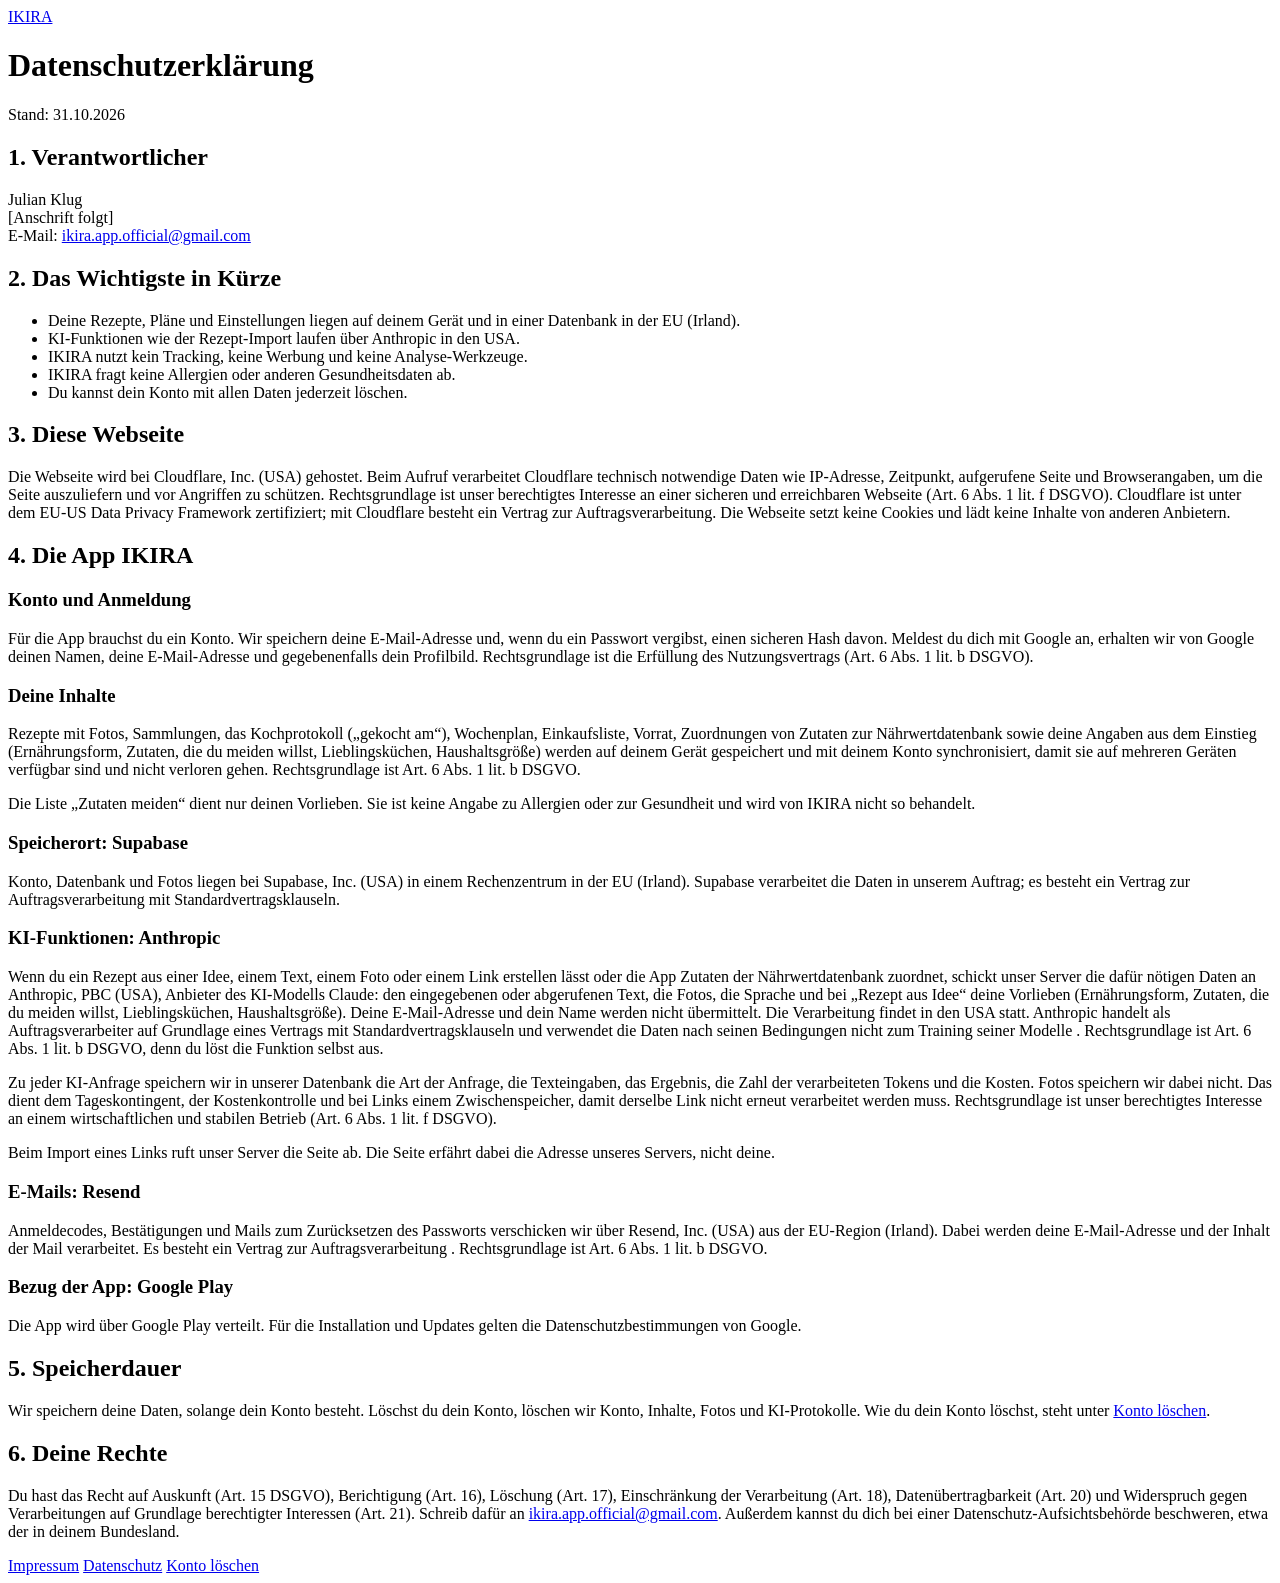
==== public/datenschutz.html @ e1b47d52 "feat: erste Fassung der Webseite Startseite, Impressum, Datenschutzerklärung (Entwurf) und „Konto lö" ====
<!doctype html>
<html lang="de">
  <head>
    <meta charset="utf-8" />
    <meta name="viewport" content="width=device-width, initial-scale=1" />
    <title>Datenschutzerklärung – IKIRA</title>
    <link rel="stylesheet" href="/style.css" />
  </head>
  <body>
    <header><a class="brand" href="/">IKIRA</a></header>
    <main>
      <!--
        ENTWURF, vor Veröffentlichung juristisch prüfen lassen. Offene Punkte stehen in README.md
        („Vor dem Livegang“). Mit [prüfen] markierte Angaben aus der Anbieter-Doku nachprüfen.
      -->
      <h1>Datenschutzerklärung</h1>
      <p class="note">Stand: 31.10.2026</p>

      <h2>1. Verantwortlicher</h2>
      <p>
        Julian Klug<br />
        <span class="placeholder">[Anschrift folgt]</span><br />
        E-Mail: <a href="mailto:ikira.app.official@gmail.com">ikira.app.official@gmail.com</a>
      </p>

      <h2>2. Das Wichtigste in Kürze</h2>
      <ul>
        <li>Deine Rezepte, Pläne und Einstellungen liegen auf deinem Gerät und in einer Datenbank in der EU (Irland).</li>
        <li>KI-Funktionen wie der Rezept-Import laufen über Anthropic in den USA.</li>
        <li>IKIRA nutzt kein Tracking, keine Werbung und keine Analyse-Werkzeuge.</li>
        <li>IKIRA fragt keine Allergien oder anderen Gesundheitsdaten ab.</li>
        <li>Du kannst dein Konto mit allen Daten jederzeit löschen.</li>
      </ul>

      <h2>3. Diese Webseite</h2>
      <p>
        Die Webseite wird bei Cloudflare, Inc. (USA) gehostet. Beim Aufruf verarbeitet Cloudflare
        technisch notwendige Daten wie IP-Adresse, Zeitpunkt, aufgerufene Seite und Browserangaben,
        um die Seite auszuliefern und vor Angriffen zu schützen. Rechtsgrundlage ist unser
        berechtigtes Interesse an einer sicheren und erreichbaren Webseite (Art. 6 Abs. 1 lit. f
        DSGVO). Cloudflare ist unter dem EU-US Data Privacy Framework zertifiziert; mit Cloudflare
        besteht ein Vertrag zur Auftragsverarbeitung. Die Webseite setzt keine Cookies und lädt
        keine Inhalte von anderen Anbietern.
      </p>

      <h2>4. Die App IKIRA</h2>

      <h3>Konto und Anmeldung</h3>
      <p>
        Für die App brauchst du ein Konto. Wir speichern deine E-Mail-Adresse und, wenn du ein
        Passwort vergibst, einen sicheren Hash davon. Meldest du dich mit Google an, erhalten wir
        von Google deinen Namen, deine E-Mail-Adresse und gegebenenfalls dein Profilbild.
        Rechtsgrundlage ist die Erfüllung des Nutzungsvertrags (Art. 6 Abs. 1 lit. b DSGVO).
      </p>

      <h3>Deine Inhalte</h3>
      <p>
        Rezepte mit Fotos, Sammlungen, das Kochprotokoll („gekocht am“), Wochenplan,
        Einkaufsliste, Vorrat, Zuordnungen von Zutaten zur Nährwertdatenbank sowie deine Angaben
        aus dem Einstieg (Ernährungsform, Zutaten, die du meiden willst, Lieblingsküchen,
        Haushaltsgröße) werden auf deinem Gerät gespeichert und mit deinem Konto synchronisiert,
        damit sie auf mehreren Geräten verfügbar sind und nicht verloren gehen. Rechtsgrundlage ist
        Art. 6 Abs. 1 lit. b DSGVO.
      </p>
      <p>
        Die Liste „Zutaten meiden“ dient nur deinen Vorlieben. Sie ist keine Angabe zu Allergien
        oder zur Gesundheit und wird von IKIRA nicht so behandelt.
      </p>

      <h3>Speicherort: Supabase</h3>
      <p>
        Konto, Datenbank und Fotos liegen bei Supabase, Inc. (USA) in einem Rechenzentrum in der
        EU (Irland). Supabase verarbeitet die Daten in unserem Auftrag; es besteht ein Vertrag zur
        Auftragsverarbeitung mit Standardvertragsklauseln.
      </p>

      <h3>KI-Funktionen: Anthropic</h3>
      <p>
        Wenn du ein Rezept aus einer Idee, einem Text, einem Foto oder einem Link erstellen lässt
        oder die App Zutaten der Nährwertdatenbank zuordnet, schickt unser Server die dafür nötigen
        Daten an Anthropic, PBC (USA), Anbieter des KI-Modells Claude: den eingegebenen oder
        abgerufenen Text, die Fotos, die Sprache und bei „Rezept aus Idee“ deine Vorlieben
        (Ernährungsform, Zutaten, die du meiden willst, Lieblingsküchen, Haushaltsgröße). Deine
        E-Mail-Adresse und dein Name werden nicht übermittelt. Die Verarbeitung findet in den USA
        statt. Anthropic handelt als Auftragsverarbeiter auf Grundlage eines Vertrags mit
        Standardvertragsklauseln und verwendet die Daten nach seinen Bedingungen nicht zum Training
        seiner Modelle <!-- [prüfen]: aktuelle Commercial Terms und Aufbewahrungsfrist bei Anthropic -->.
        Rechtsgrundlage ist Art. 6 Abs. 1 lit. b DSGVO, denn du löst die Funktion selbst aus.
      </p>
      <p>
        Zu jeder KI-Anfrage speichern wir in unserer Datenbank die Art der Anfrage, die
        Texteingaben, das Ergebnis, die Zahl der verarbeiteten Tokens und die Kosten. Fotos
        speichern wir dabei nicht. Das dient dem Tageskontingent, der Kostenkontrolle und bei Links
        einem Zwischenspeicher, damit derselbe Link nicht erneut verarbeitet werden muss.
        Rechtsgrundlage ist unser berechtigtes Interesse an einem wirtschaftlichen und stabilen
        Betrieb (Art. 6 Abs. 1 lit. f DSGVO).
        <!-- TODO M11: Speicherdauer für ai_jobs festlegen; heute bis zur Kontolöschung -->
      </p>
      <p>
        Beim Import eines Links ruft unser Server die Seite ab. Die Seite erfährt dabei die Adresse
        unseres Servers, nicht deine.
      </p>

      <h3>E-Mails: Resend</h3>
      <p>
        Anmeldecodes, Bestätigungen und Mails zum Zurücksetzen des Passworts verschicken wir über
        Resend, Inc. (USA) aus der EU-Region (Irland). Dabei werden deine E-Mail-Adresse und der
        Inhalt der Mail verarbeitet. Es besteht ein Vertrag zur Auftragsverarbeitung
        <!-- [prüfen]: DPA von Resend, Aufbewahrung der Versandprotokolle -->. Rechtsgrundlage ist
        Art. 6 Abs. 1 lit. b DSGVO.
      </p>

      <h3>Bezug der App: Google Play</h3>
      <p>
        Die App wird über Google Play verteilt. Für die Installation und Updates gelten die
        Datenschutzbestimmungen von Google.
      </p>

      <!-- TODO M10: Abschnitt zu Absturzberichten, sobald das Werkzeug entschieden ist -->

      <h2>5. Speicherdauer</h2>
      <p>
        Wir speichern deine Daten, solange dein Konto besteht. Löschst du dein Konto, löschen wir
        Konto, Inhalte, Fotos und KI-Protokolle. Wie du dein Konto löschst, steht unter
        <a href="/konto-loeschen">Konto löschen</a>.
        <!-- [prüfen]: Aufbewahrung in Backups bei Supabase -->
      </p>

      <h2>6. Deine Rechte</h2>
      <p>
        Du hast das Recht auf Auskunft (Art. 15 DSGVO), Berichtigung (Art. 16), Löschung (Art. 17),
        Einschränkung der Verarbeitung (Art. 18), Datenübertragbarkeit (Art. 20) und Widerspruch
        gegen Verarbeitungen auf Grundlage berechtigter Interessen (Art. 21). Schreib dafür an
        <a href="mailto:ikira.app.official@gmail.com">ikira.app.official@gmail.com</a>. Außerdem
        kannst du dich bei einer Datenschutz-Aufsichtsbehörde beschweren, etwa der in deinem
        Bundesland.
      </p>
    </main>
    <footer>
      <nav>
        <a href="/impressum">Impressum</a>
        <a href="/datenschutz">Datenschutz</a>
        <a href="/konto-loeschen">Konto löschen</a>
      </nav>
    </footer>
  </body>
</html>
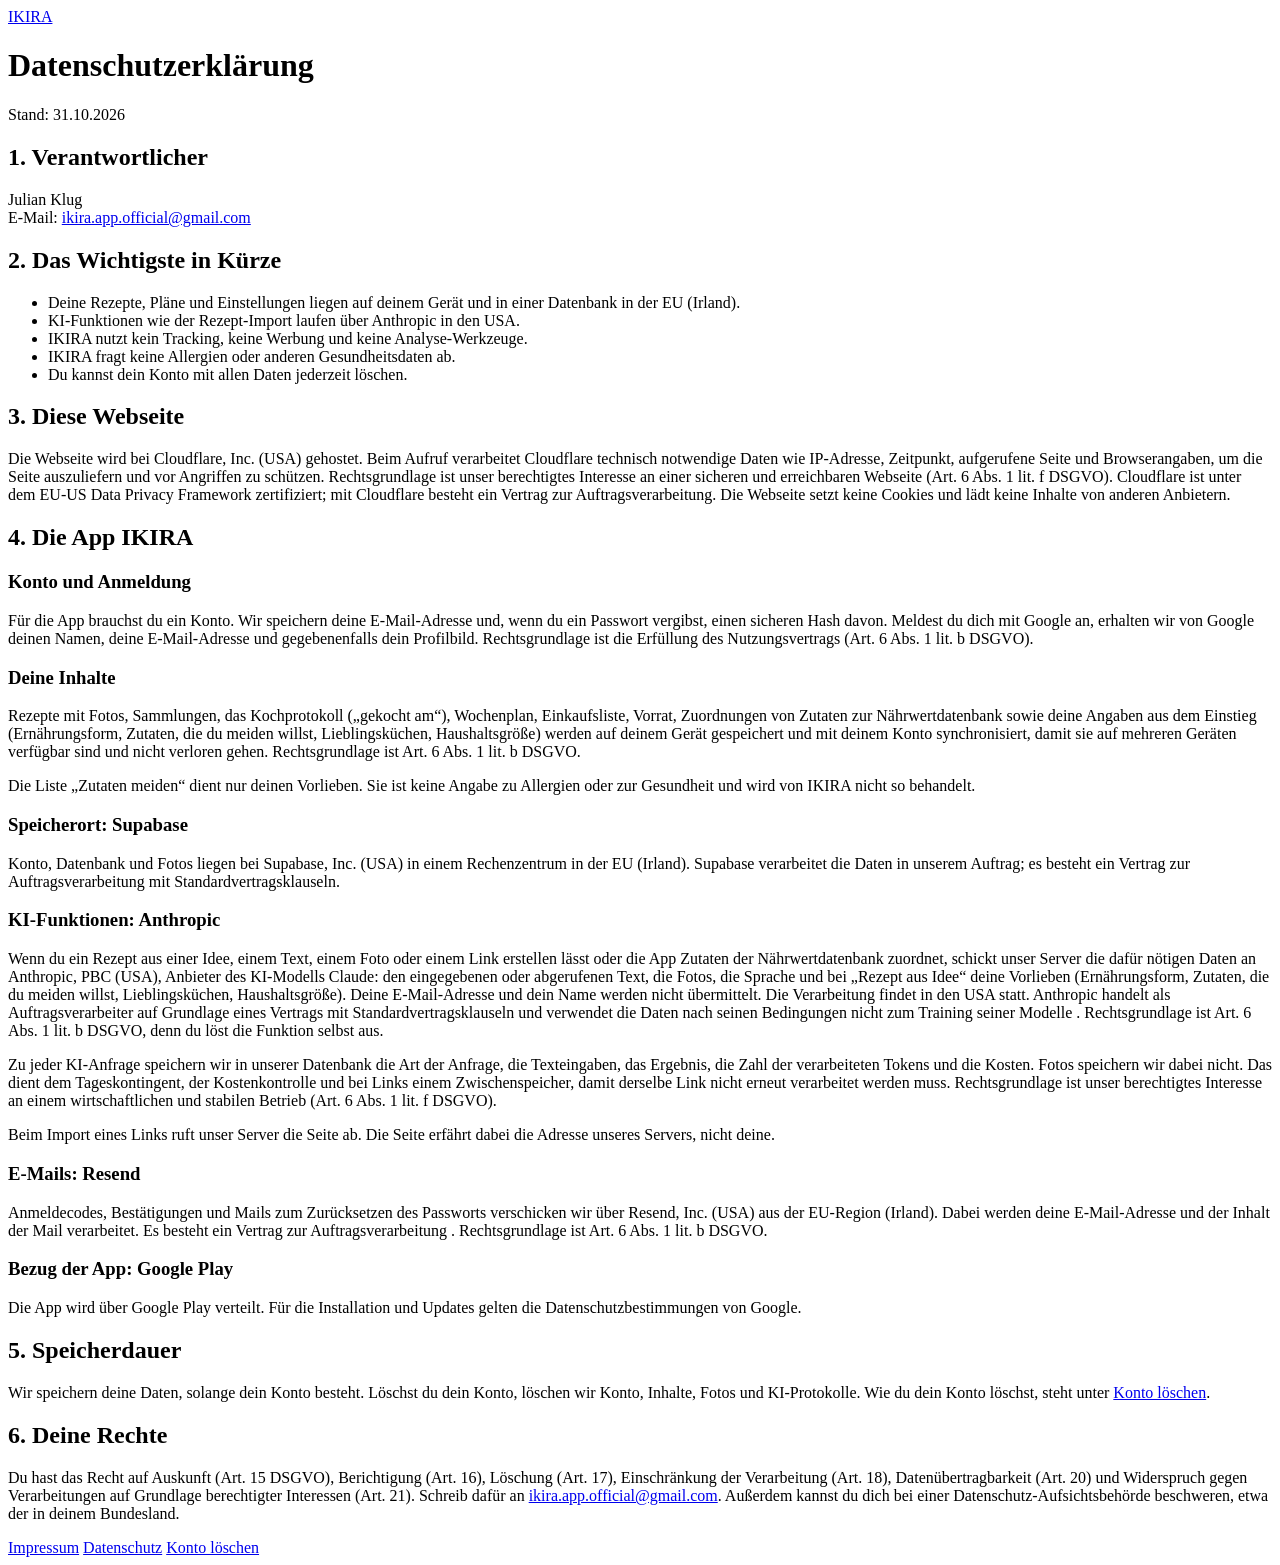
==== commit abd4a8a9: "chore: Anschrift erst vor dem öffentlichen Start Co-Authored-By: Claude Opus 5.5 <noreply@anthropic." ====
--- a/public/datenschutz.html
+++ b/public/datenschutz.html
@@ -19,7 +19,7 @@
       <h2>1. Verantwortlicher</h2>
       <p>
         Julian Klug<br />
-        <span class="placeholder">[Anschrift folgt]</span><br />
+        <!-- TODO spätestens vor dem öffentlichen Start (M21): Anschrift -->
         E-Mail: <a href="mailto:ikira.app.official@gmail.com">ikira.app.official@gmail.com</a>
       </p>
 
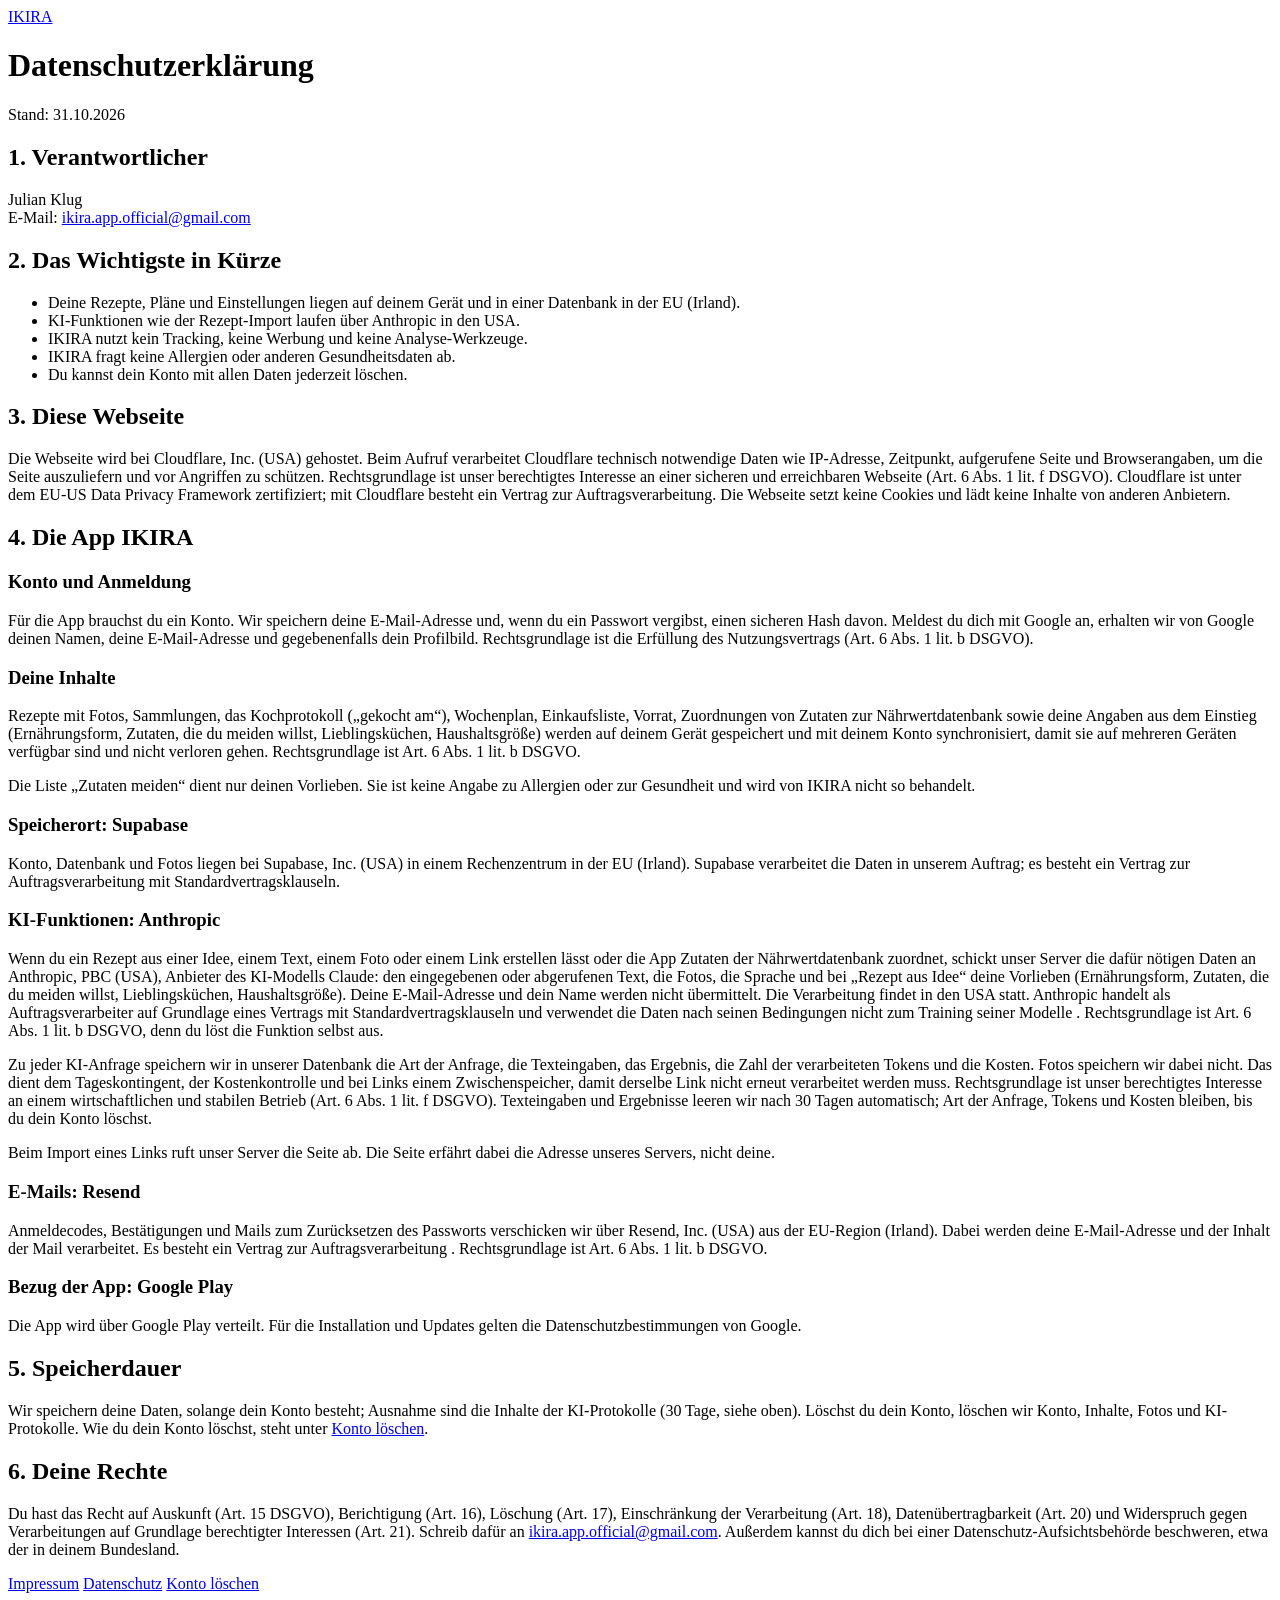
==== commit 3eb9e562: "docs: Konto löschen und KI-Protokolle wie in der App Menüpfad und Export-Hinweis unter „Konto lösche" ====
--- a/public/datenschutz.html
+++ b/public/datenschutz.html
@@ -93,8 +93,8 @@
         speichern wir dabei nicht. Das dient dem Tageskontingent, der Kostenkontrolle und bei Links
         einem Zwischenspeicher, damit derselbe Link nicht erneut verarbeitet werden muss.
         Rechtsgrundlage ist unser berechtigtes Interesse an einem wirtschaftlichen und stabilen
-        Betrieb (Art. 6 Abs. 1 lit. f DSGVO).
-        <!-- TODO M11: Speicherdauer für ai_jobs festlegen; heute bis zur Kontolöschung -->
+        Betrieb (Art. 6 Abs. 1 lit. f DSGVO). Texteingaben und Ergebnisse leeren wir nach 30 Tagen
+        automatisch; Art der Anfrage, Tokens und Kosten bleiben, bis du dein Konto löschst.
       </p>
       <p>
         Beim Import eines Links ruft unser Server die Seite ab. Die Seite erfährt dabei die Adresse
@@ -120,8 +120,9 @@
 
       <h2>5. Speicherdauer</h2>
       <p>
-        Wir speichern deine Daten, solange dein Konto besteht. Löschst du dein Konto, löschen wir
-        Konto, Inhalte, Fotos und KI-Protokolle. Wie du dein Konto löschst, steht unter
+        Wir speichern deine Daten, solange dein Konto besteht; Ausnahme sind die Inhalte der
+        KI-Protokolle (30 Tage, siehe oben). Löschst du dein Konto, löschen wir Konto, Inhalte,
+        Fotos und KI-Protokolle. Wie du dein Konto löschst, steht unter
         <a href="/konto-loeschen">Konto löschen</a>.
         <!-- [prüfen]: Aufbewahrung in Backups bei Supabase -->
       </p>
